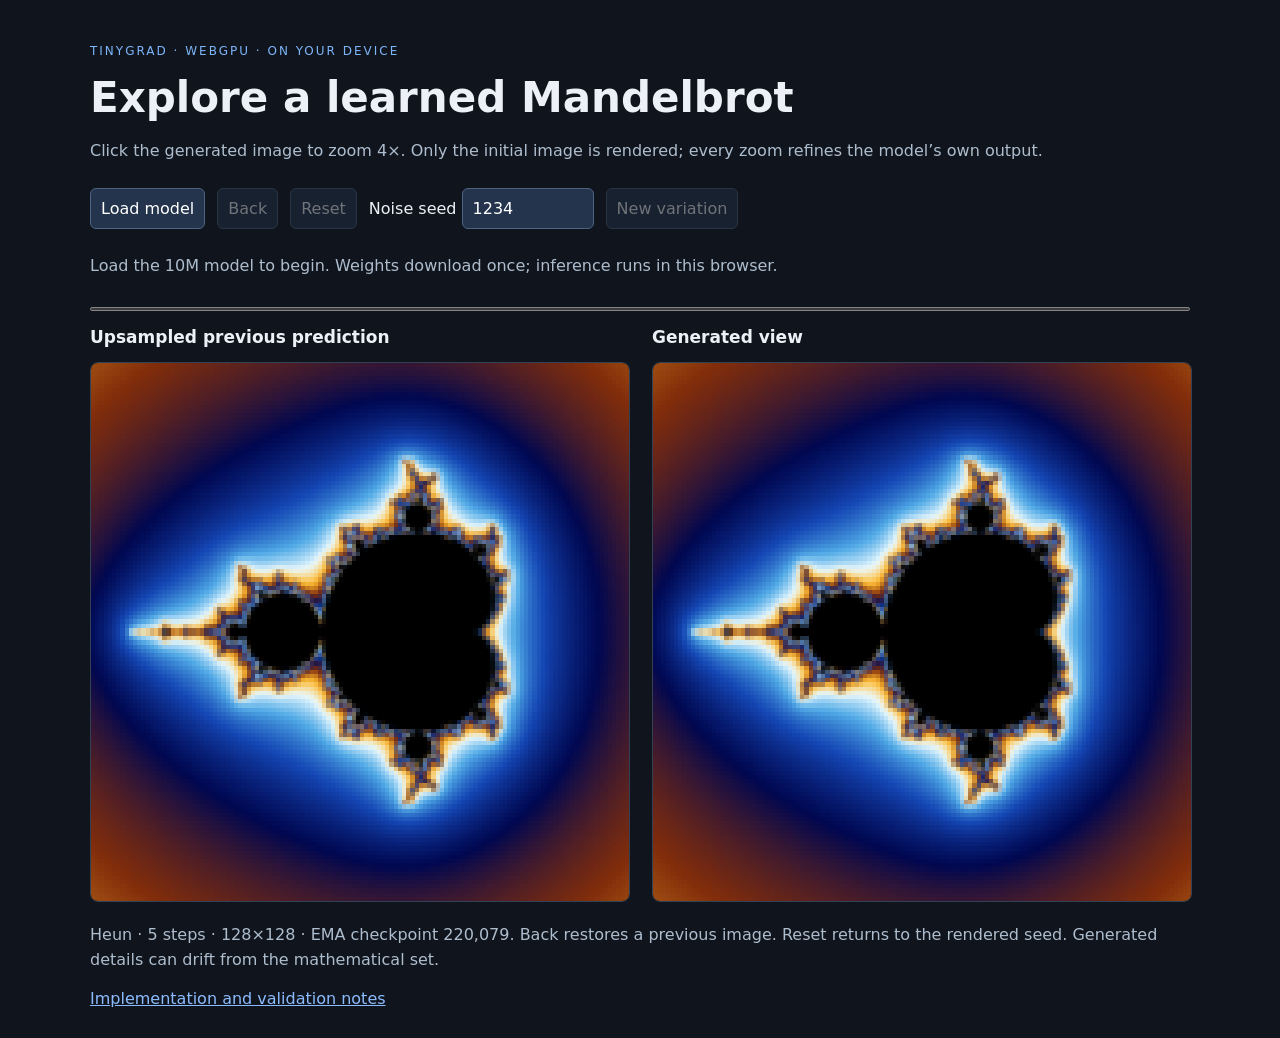
==== index.html @ d8dea718 "Make web a standalone published site with model weights" ====
<!doctype html><html lang="en"><meta charset="utf-8"><meta name="viewport" content="width=device-width,initial-scale=1"><title>Mandelbrot · browser diffusion</title><link rel="stylesheet" href="style.css"><main><p class="eyebrow">TINYGRAD · WEBGPU · ON YOUR DEVICE</p><h1>Explore a learned Mandelbrot</h1><p>Click the generated image to zoom 4×. Only the initial image is rendered; every zoom refines the model’s own output.</p><nav><button id="load">Load model</button><button id="back" disabled>Back</button><button id="reset" disabled>Reset</button><label>Noise seed <input id="seed" type="number" value="1234" min="0" max="4294967295"></label><button id="sample" disabled>New variation</button></nav><p id="status" role="status">Load the 10M model to begin. Weights download once; inference runs in this browser.</p><progress id="progress" max="5" value="0"></progress><div class="images"><section><h2>Upsampled previous prediction</h2><canvas id="input" width="128" height="128"></canvas></section><section><h2>Generated view <span id="depth"></span></h2><canvas id="output" width="128" height="128"></canvas></section></div><p>Heun · 5 steps · 128×128 · EMA checkpoint 220,079. Back restores a previous image. Reset returns to the rendered seed. Generated details can drift from the mathematical set.</p><p id="device"></p><a href="README.md">Implementation and validation notes</a></main><script type="module" src="app.js"></script></html>
---- style.css ----
:root{color-scheme:dark}body{margin:0;background:#10151d;color:#edf1f7;font:16px system-ui}main{max-width:1100px;margin:auto;padding:30px}h1{font-size:clamp(26px,4vw,42px);margin:8px 0}p{color:#aebdce;line-height:1.6}.eyebrow{color:#7db5fa;font-size:12px;letter-spacing:2px}.images{display:grid;grid-template-columns:1fr 1fr;gap:24px}canvas{width:100%;background:#05090e;image-rendering:pixelated;border:1px solid #334154;border-radius:8px}#output{cursor:crosshair}h2{font-size:17px}nav{display:flex;align-items:center;flex-wrap:wrap;gap:12px;margin:24px 0}button,input{font:inherit;padding:10px;border:1px solid #4d6380;border-radius:6px;background:#23344c;color:white}button{cursor:pointer}button:disabled{opacity:.4;cursor:default}input{width:110px}progress{width:100%;height:8px;accent-color:#f3ba58}a{color:#8cbcff}@media(max-width:650px){.images{grid-template-columns:1fr}main{padding:16px}}
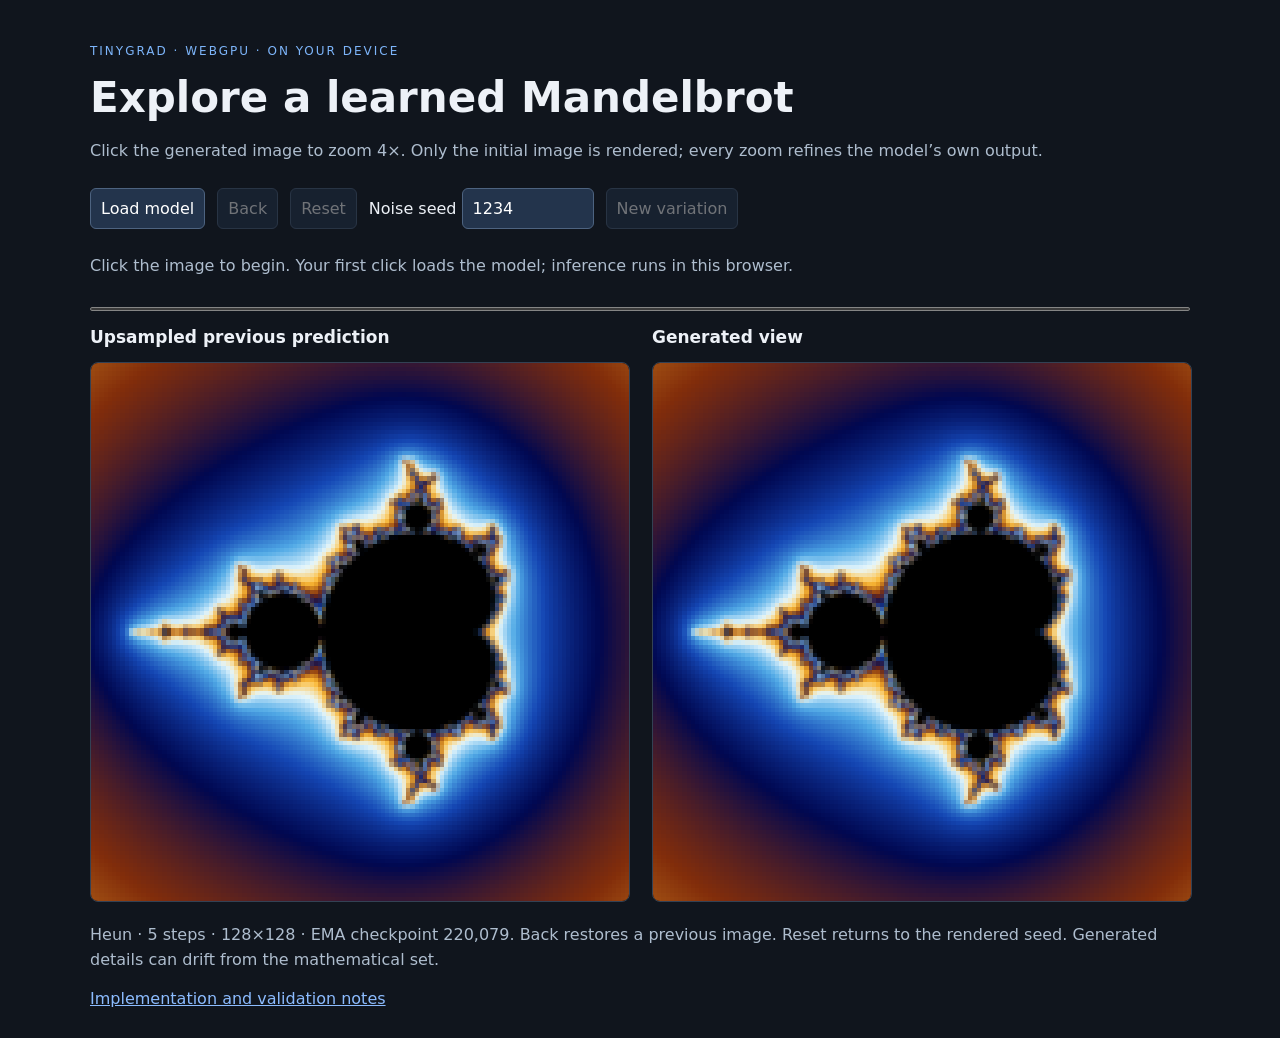
==== commit e6806290: "Load model on first interaction and queue the initial zoom" ====
--- a/index.html
+++ b/index.html
@@ -1 +1 @@
-<!doctype html><html lang="en"><meta charset="utf-8"><meta name="viewport" content="width=device-width,initial-scale=1"><title>Mandelbrot · browser diffusion</title><link rel="stylesheet" href="style.css"><main><p class="eyebrow">TINYGRAD · WEBGPU · ON YOUR DEVICE</p><h1>Explore a learned Mandelbrot</h1><p>Click the generated image to zoom 4×. Only the initial image is rendered; every zoom refines the model’s own output.</p><nav><button id="load">Load model</button><button id="back" disabled>Back</button><button id="reset" disabled>Reset</button><label>Noise seed <input id="seed" type="number" value="1234" min="0" max="4294967295"></label><button id="sample" disabled>New variation</button></nav><p id="status" role="status">Load the 10M model to begin. Weights download once; inference runs in this browser.</p><progress id="progress" max="5" value="0"></progress><div class="images"><section><h2>Upsampled previous prediction</h2><canvas id="input" width="128" height="128"></canvas></section><section><h2>Generated view <span id="depth"></span></h2><canvas id="output" width="128" height="128"></canvas></section></div><p>Heun · 5 steps · 128×128 · EMA checkpoint 220,079. Back restores a previous image. Reset returns to the rendered seed. Generated details can drift from the mathematical set.</p><p id="device"></p><a href="README.md">Implementation and validation notes</a></main><script type="module" src="app.js"></script></html>
+<!doctype html><html lang="en"><meta charset="utf-8"><meta name="viewport" content="width=device-width,initial-scale=1"><title>Mandelbrot · browser diffusion</title><link rel="stylesheet" href="style.css"><main><p class="eyebrow">TINYGRAD · WEBGPU · ON YOUR DEVICE</p><h1>Explore a learned Mandelbrot</h1><p>Click the generated image to zoom 4×. Only the initial image is rendered; every zoom refines the model’s own output.</p><nav><button id="load">Load model</button><button id="back" disabled>Back</button><button id="reset" disabled>Reset</button><label>Noise seed <input id="seed" type="number" value="1234" min="0" max="4294967295"></label><button id="sample" disabled>New variation</button></nav><p id="status" role="status">Click the image to begin. Your first click loads the model; inference runs in this browser.</p><progress id="progress" max="5" value="0"></progress><div class="images"><section><h2>Upsampled previous prediction</h2><canvas id="input" width="128" height="128"></canvas></section><section><h2>Generated view <span id="depth"></span></h2><canvas id="output" width="128" height="128"></canvas></section></div><p>Heun · 5 steps · 128×128 · EMA checkpoint 220,079. Back restores a previous image. Reset returns to the rendered seed. Generated details can drift from the mathematical set.</p><p id="device"></p><a href="README.md">Implementation and validation notes</a></main><script type="module" src="app.js"></script></html>
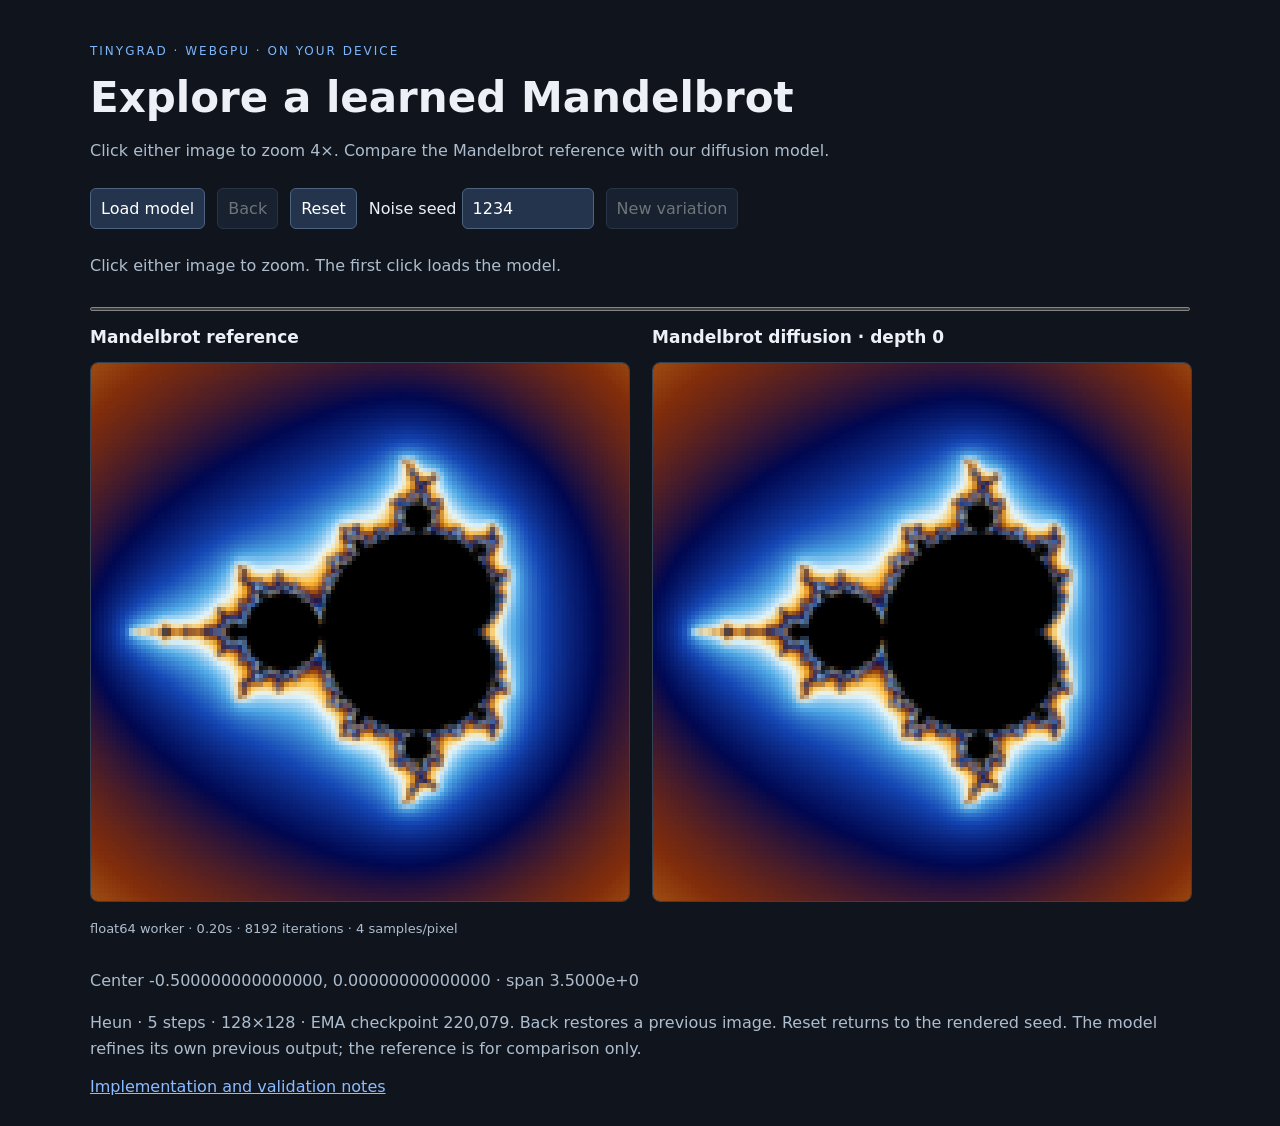
==== commit a9f92481: "Compare recursive diffusion zooms with a local Mandelbrot reference" ====
--- a/index.html
+++ b/index.html
@@ -1 +1 @@
-<!doctype html><html lang="en"><meta charset="utf-8"><meta name="viewport" content="width=device-width,initial-scale=1"><title>Mandelbrot · browser diffusion</title><link rel="stylesheet" href="style.css"><main><p class="eyebrow">TINYGRAD · WEBGPU · ON YOUR DEVICE</p><h1>Explore a learned Mandelbrot</h1><p>Click the generated image to zoom 4×. Only the initial image is rendered; every zoom refines the model’s own output.</p><nav><button id="load">Load model</button><button id="back" disabled>Back</button><button id="reset" disabled>Reset</button><label>Noise seed <input id="seed" type="number" value="1234" min="0" max="4294967295"></label><button id="sample" disabled>New variation</button></nav><p id="status" role="status">Click the image to begin. Your first click loads the model; inference runs in this browser.</p><progress id="progress" max="5" value="0"></progress><div class="images"><section><h2>Upsampled previous prediction</h2><canvas id="input" width="128" height="128"></canvas></section><section><h2>Generated view <span id="depth"></span></h2><canvas id="output" width="128" height="128"></canvas></section></div><p>Heun · 5 steps · 128×128 · EMA checkpoint 220,079. Back restores a previous image. Reset returns to the rendered seed. Generated details can drift from the mathematical set.</p><p id="device"></p><a href="README.md">Implementation and validation notes</a></main><script type="module" src="app.js"></script></html>
+<!doctype html><html lang="en"><meta charset="utf-8"><meta name="viewport" content="width=device-width,initial-scale=1"><title>Mandelbrot · browser diffusion</title><link rel="stylesheet" href="style.css"><main><p class="eyebrow">TINYGRAD · WEBGPU · ON YOUR DEVICE</p><h1>Explore a learned Mandelbrot</h1><p>Click either image to zoom 4×. Compare the Mandelbrot reference with our diffusion model.</p><nav><button id="load">Load model</button><button id="back" disabled>Back</button><button id="reset" disabled>Reset</button><label>Noise seed <input id="seed" type="number" value="1234" min="0" max="4294967295"></label><button id="sample" disabled>New variation</button></nav><p id="status" role="status">Click the image to begin. Your first click loads the model; inference runs in this browser.</p><progress id="progress" max="5" value="0"></progress><div class="images"><section><h2>Mandelbrot reference</h2><canvas id="input" width="128" height="128"></canvas><p id="reference-status"></p></section><section><h2>Mandelbrot diffusion <span id="depth"></span></h2><canvas id="output" width="128" height="128"></canvas></section></div><p id="camera"></p><p>Heun · 5 steps · 128×128 · EMA checkpoint 220,079. Back restores a previous image. Reset returns to the rendered seed. The model refines its own previous output; the reference is for comparison only.</p><p id="device"></p><a href="README.md">Implementation and validation notes</a></main><script type="module" src="app.js"></script></html>
--- a/style.css
+++ b/style.css
@@ -1 +1 @@
-:root{color-scheme:dark}body{margin:0;background:#10151d;color:#edf1f7;font:16px system-ui}main{max-width:1100px;margin:auto;padding:30px}h1{font-size:clamp(26px,4vw,42px);margin:8px 0}p{color:#aebdce;line-height:1.6}.eyebrow{color:#7db5fa;font-size:12px;letter-spacing:2px}.images{display:grid;grid-template-columns:1fr 1fr;gap:24px}canvas{width:100%;background:#05090e;image-rendering:pixelated;border:1px solid #334154;border-radius:8px}#output{cursor:crosshair}h2{font-size:17px}nav{display:flex;align-items:center;flex-wrap:wrap;gap:12px;margin:24px 0}button,input{font:inherit;padding:10px;border:1px solid #4d6380;border-radius:6px;background:#23344c;color:white}button{cursor:pointer}button:disabled{opacity:.4;cursor:default}input{width:110px}progress{width:100%;height:8px;accent-color:#f3ba58}a{color:#8cbcff}@media(max-width:650px){.images{grid-template-columns:1fr}main{padding:16px}}
+:root{color-scheme:dark}body{margin:0;background:#10151d;color:#edf1f7;font:16px system-ui}main{max-width:1100px;margin:auto;padding:30px}h1{font-size:clamp(26px,4vw,42px);margin:8px 0}p{color:#aebdce;line-height:1.6}.eyebrow{color:#7db5fa;font-size:12px;letter-spacing:2px}.images{display:grid;grid-template-columns:1fr 1fr;gap:24px}canvas{width:100%;background:#05090e;image-rendering:pixelated;border:1px solid #334154;border-radius:8px}canvas{cursor:crosshair}#camera{overflow-wrap:anywhere}#reference-status{font-size:13px}h2{font-size:17px}nav{display:flex;align-items:center;flex-wrap:wrap;gap:12px;margin:24px 0}button,input{font:inherit;padding:10px;border:1px solid #4d6380;border-radius:6px;background:#23344c;color:white}button{cursor:pointer}button:disabled{opacity:.4;cursor:default}input{width:110px}progress{width:100%;height:8px;accent-color:#f3ba58}a{color:#8cbcff}@media(max-width:650px){.images{grid-template-columns:1fr}main{padding:16px}}
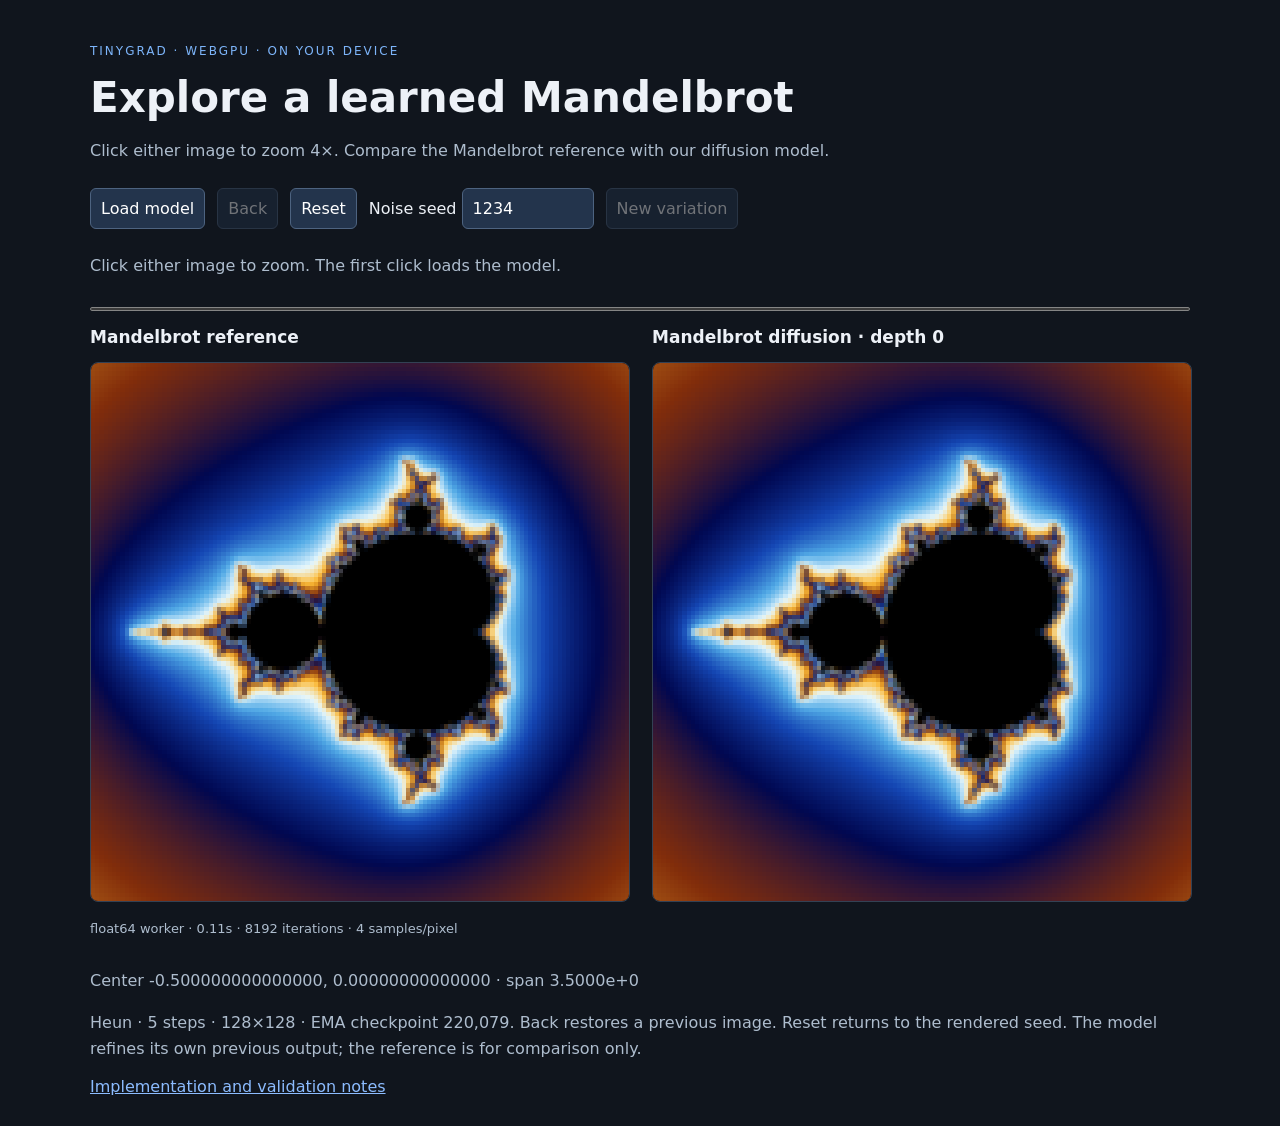
==== commit 90ec5b90: "Version viewer assets to refresh cached clients" ====
--- a/index.html
+++ b/index.html
@@ -1 +1 @@
-<!doctype html><html lang="en"><meta charset="utf-8"><meta name="viewport" content="width=device-width,initial-scale=1"><title>Mandelbrot · browser diffusion</title><link rel="stylesheet" href="style.css"><main><p class="eyebrow">TINYGRAD · WEBGPU · ON YOUR DEVICE</p><h1>Explore a learned Mandelbrot</h1><p>Click either image to zoom 4×. Compare the Mandelbrot reference with our diffusion model.</p><nav><button id="load">Load model</button><button id="back" disabled>Back</button><button id="reset" disabled>Reset</button><label>Noise seed <input id="seed" type="number" value="1234" min="0" max="4294967295"></label><button id="sample" disabled>New variation</button></nav><p id="status" role="status">Click the image to begin. Your first click loads the model; inference runs in this browser.</p><progress id="progress" max="5" value="0"></progress><div class="images"><section><h2>Mandelbrot reference</h2><canvas id="input" width="128" height="128"></canvas><p id="reference-status"></p></section><section><h2>Mandelbrot diffusion <span id="depth"></span></h2><canvas id="output" width="128" height="128"></canvas></section></div><p id="camera"></p><p>Heun · 5 steps · 128×128 · EMA checkpoint 220,079. Back restores a previous image. Reset returns to the rendered seed. The model refines its own previous output; the reference is for comparison only.</p><p id="device"></p><a href="README.md">Implementation and validation notes</a></main><script type="module" src="app.js"></script></html>
+<!doctype html><html lang="en"><meta charset="utf-8"><meta name="viewport" content="width=device-width,initial-scale=1"><title>Mandelbrot · browser diffusion</title><link rel="stylesheet" href="style.css?v=reference-1"><main><p class="eyebrow">TINYGRAD · WEBGPU · ON YOUR DEVICE</p><h1>Explore a learned Mandelbrot</h1><p>Click either image to zoom 4×. Compare the Mandelbrot reference with our diffusion model.</p><nav><button id="load">Load model</button><button id="back" disabled>Back</button><button id="reset" disabled>Reset</button><label>Noise seed <input id="seed" type="number" value="1234" min="0" max="4294967295"></label><button id="sample" disabled>New variation</button></nav><p id="status" role="status">Click the image to begin. Your first click loads the model; inference runs in this browser.</p><progress id="progress" max="5" value="0"></progress><div class="images"><section><h2>Mandelbrot reference</h2><canvas id="input" width="128" height="128"></canvas><p id="reference-status"></p></section><section><h2>Mandelbrot diffusion <span id="depth"></span></h2><canvas id="output" width="128" height="128"></canvas></section></div><p id="camera"></p><p>Heun · 5 steps · 128×128 · EMA checkpoint 220,079. Back restores a previous image. Reset returns to the rendered seed. The model refines its own previous output; the reference is for comparison only.</p><p id="device"></p><a href="README.md">Implementation and validation notes</a></main><script type="module" src="app.js?v=reference-1"></script></html>
